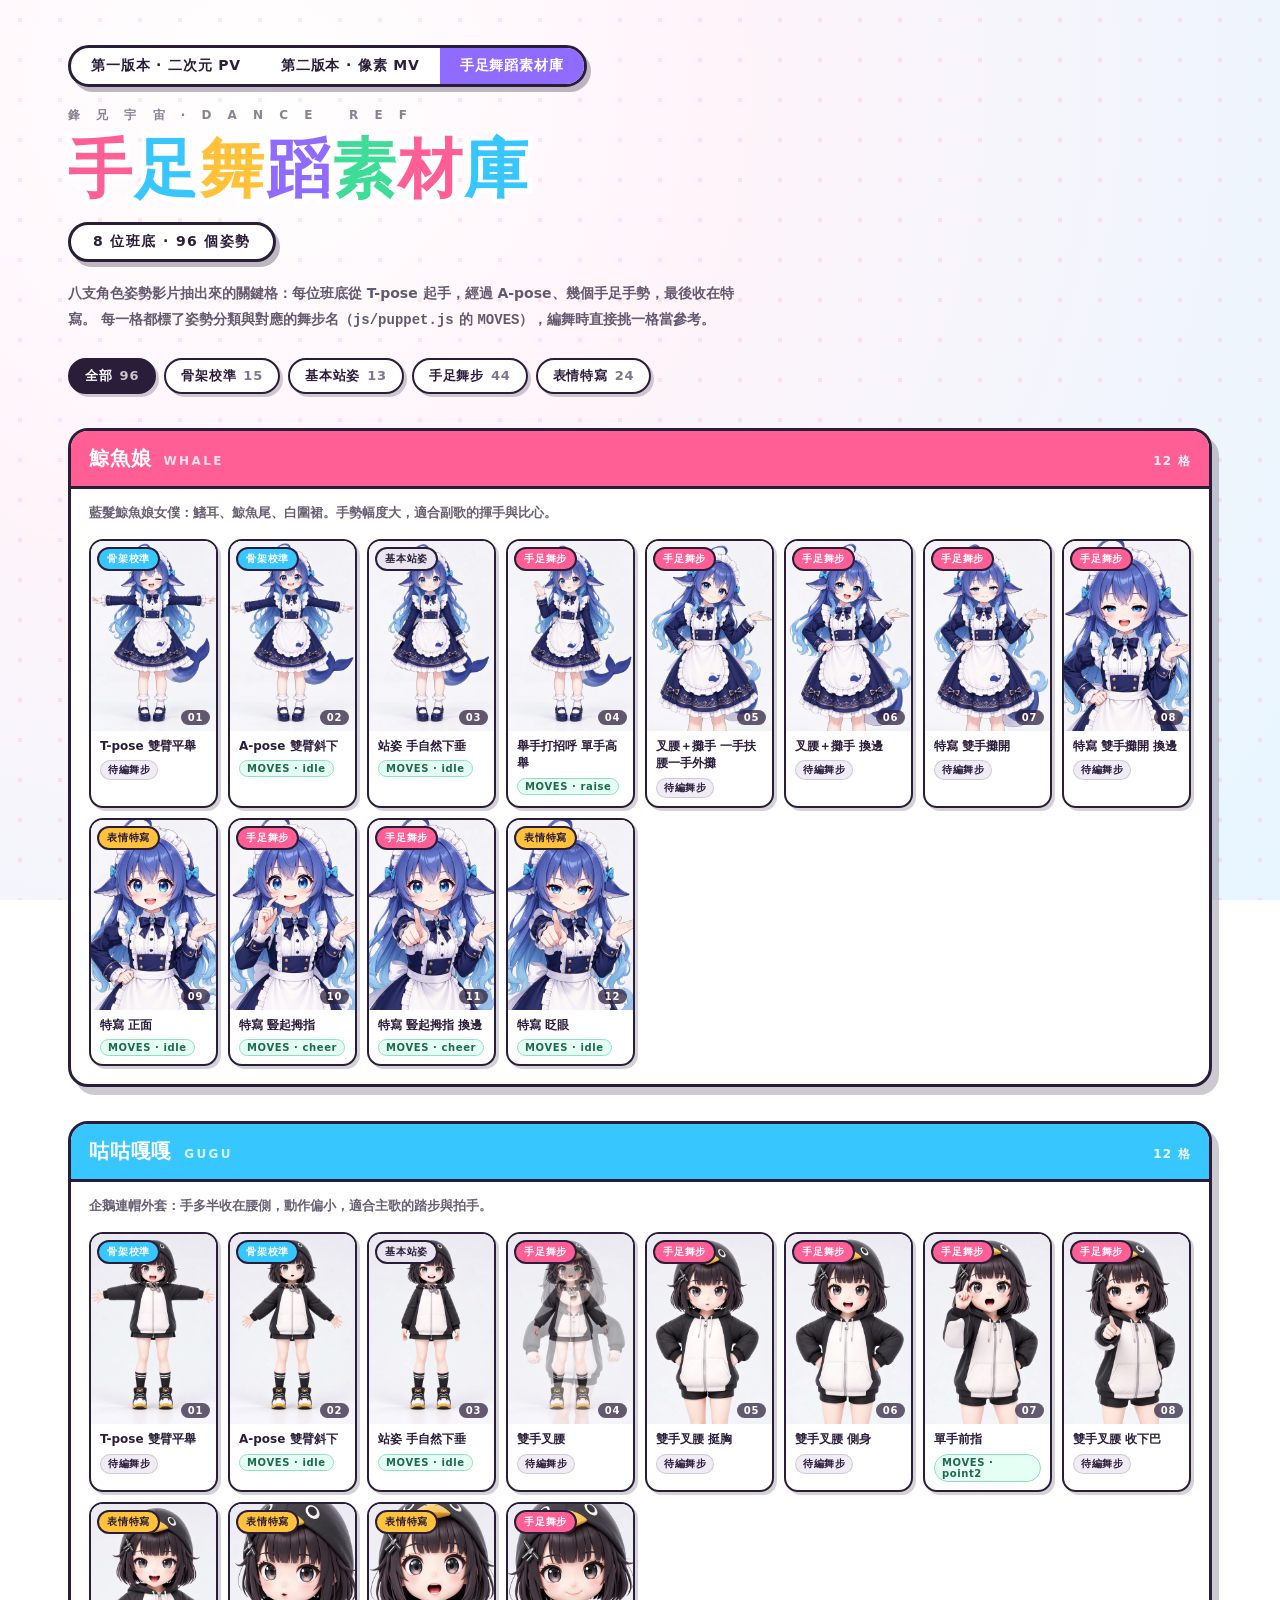
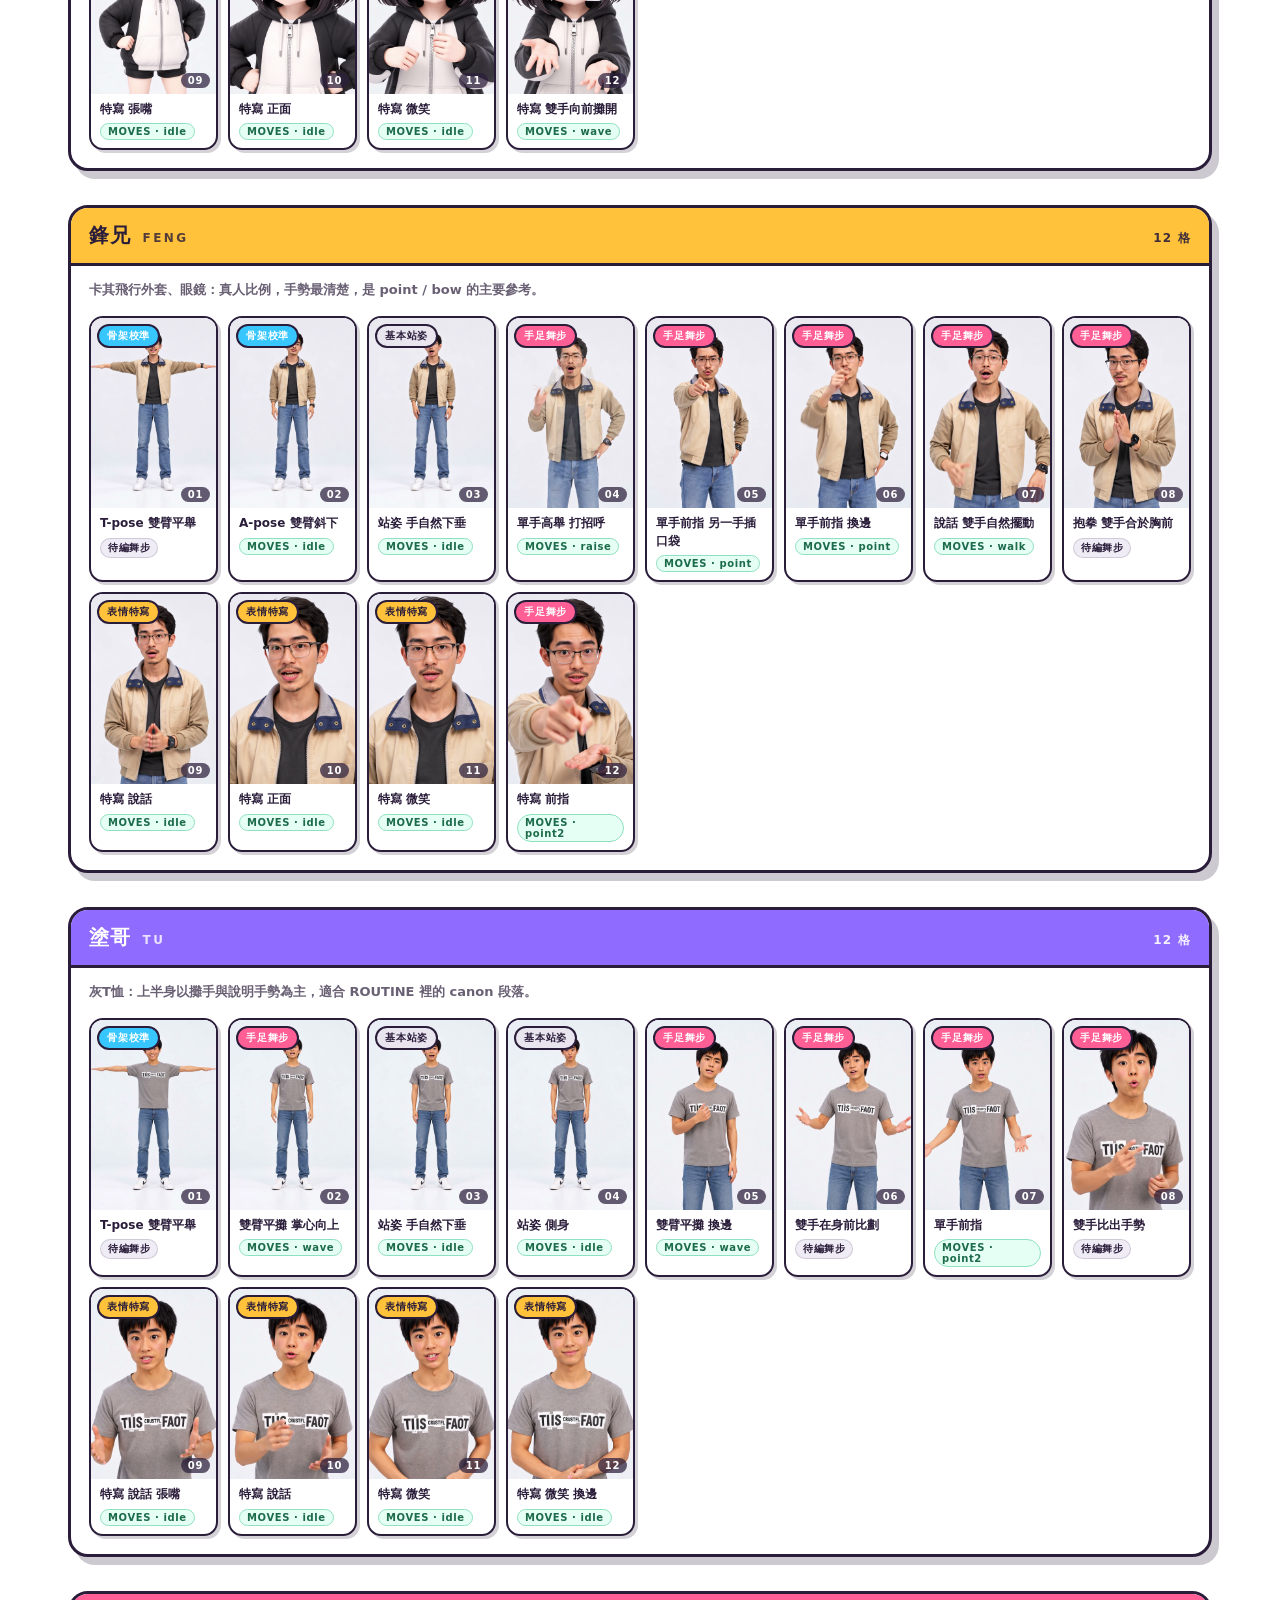
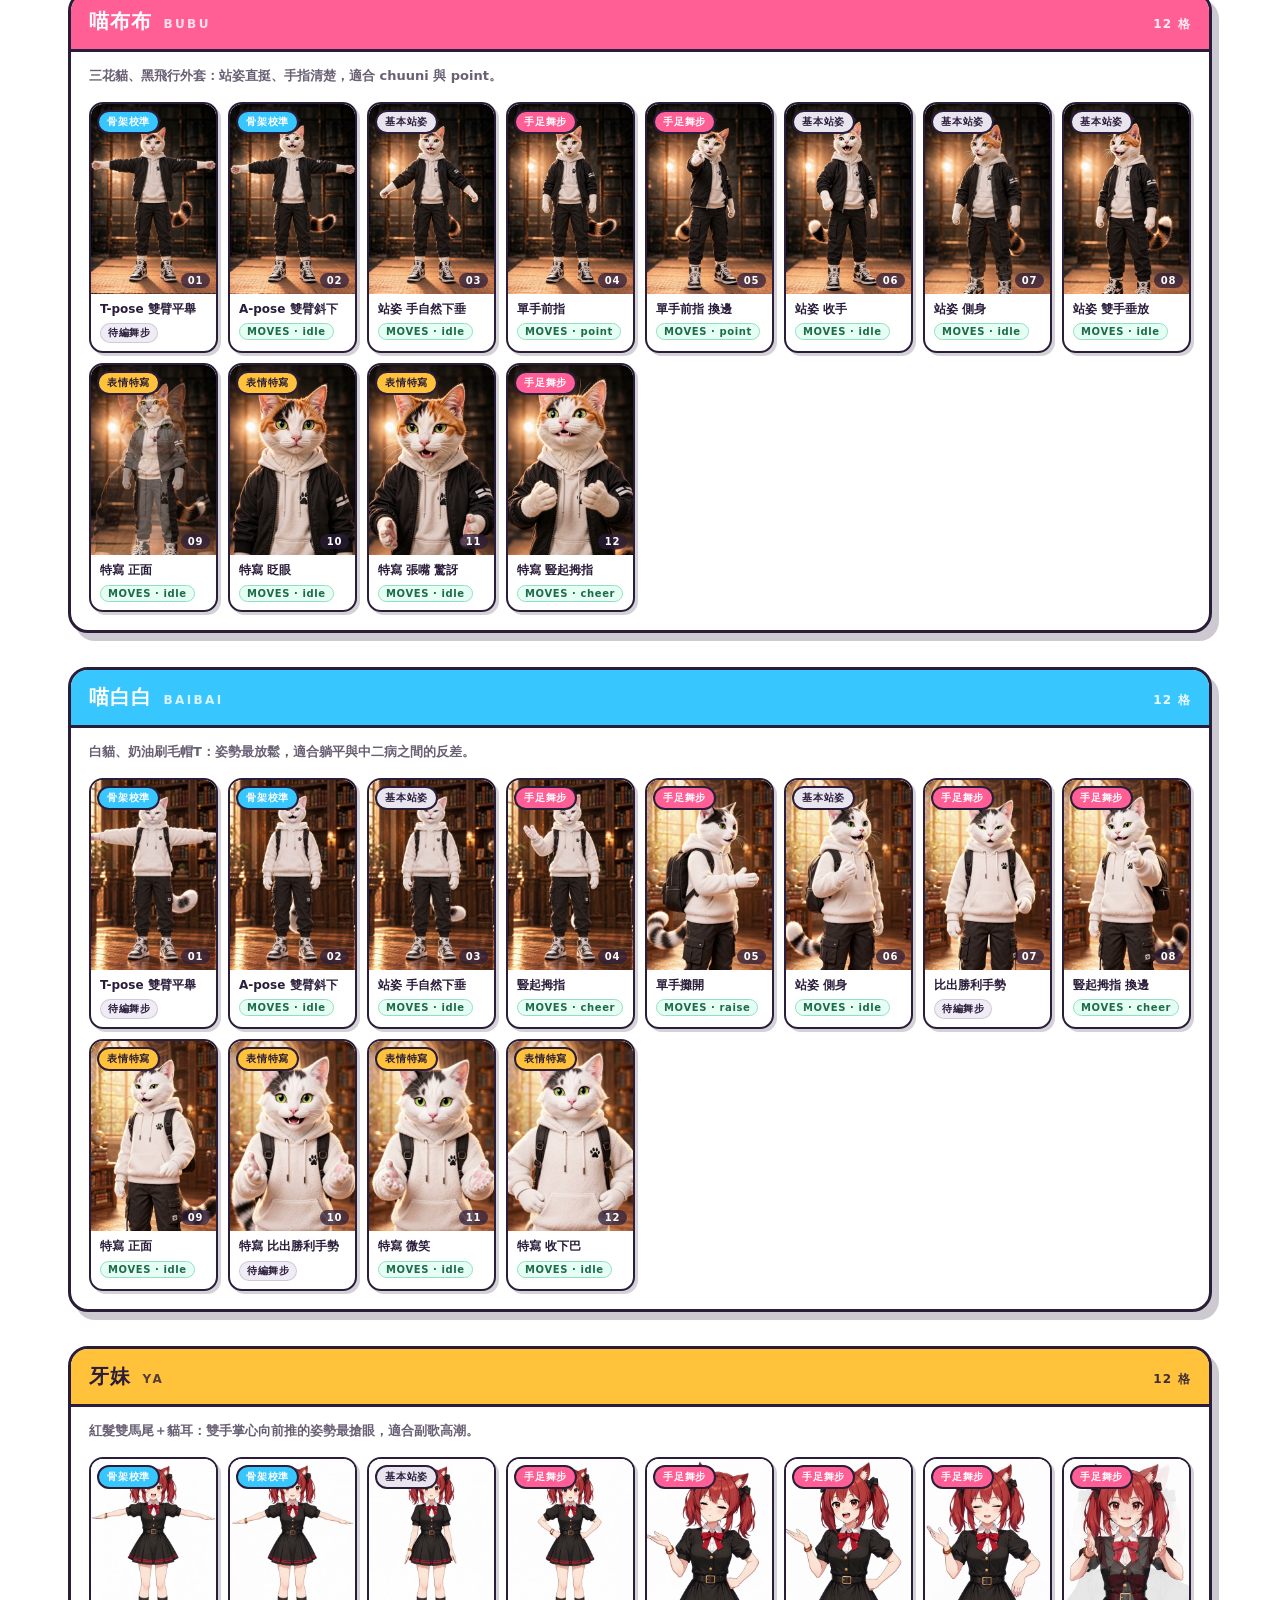
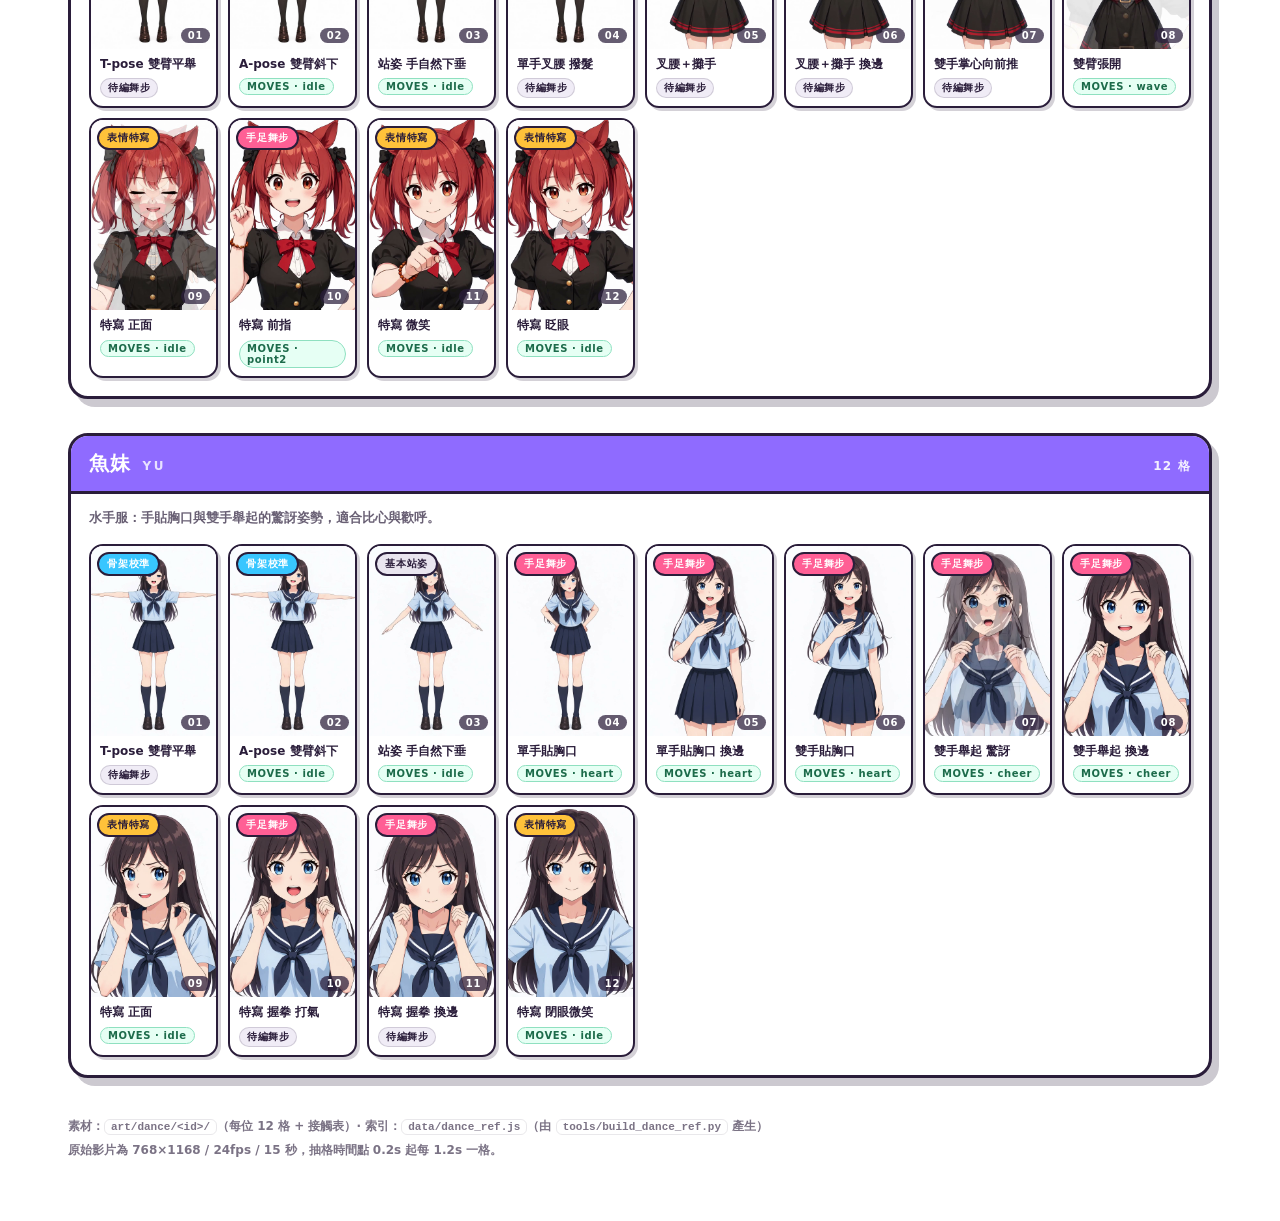
==== dance.html @ fff8dded "手足舞蹈素材庫：八支角色姿勢影片抽格與編舞對照 八支 grok 角色姿勢影片（T-pose → A-pose → 手足手勢 → 特寫）抽成 每位班底 12 格關鍵格，共 96 格，放進 art/dan" ====
<!doctype html>
<html lang="zh-Hant">
<head>
<meta charset="utf-8">
<meta name="viewport" content="width=device-width,initial-scale=1,viewport-fit=cover">
<meta name="theme-color" content="#fff4fa">
<meta name="color-scheme" content="light">
<title>鋒兄宇宙 · 手足舞蹈素材庫</title>
<style>
  :root{
    --ink:#2a1d3a; --paper:#fffafc; --pink:#ff5f95; --blue:#38c6ff; --gold:#ffc23a; --purple:#8f6bff; --green:#3ddc97;
    --line:rgba(42,29,58,.16);
    --ui:"Noto Sans CJK TC","Noto Sans TC","Microsoft JhengHei UI","PingFang TC",system-ui,sans-serif;
    --sat:env(safe-area-inset-top,0px); --sar:env(safe-area-inset-right,0px);
    --sab:env(safe-area-inset-bottom,0px); --sal:env(safe-area-inset-left,0px);
  }
  *{box-sizing:border-box;margin:0;padding:0}
  html{-webkit-text-size-adjust:100%}
  body{min-height:100dvh;color:var(--ink);font-family:var(--ui);-webkit-font-smoothing:antialiased;
    background:radial-gradient(circle at 20% 10%,#ffffff 0,#fff4fa 34%,#e7f6ff 100%);background-attachment:fixed}
  body::before{content:"";position:fixed;inset:0;pointer-events:none;opacity:.5;z-index:0;
    background-image:radial-gradient(rgba(255,95,149,.3) 2px,transparent 2.5px);background-size:40px 40px}
  .in{position:relative;z-index:1;max-width:1180px;margin:0 auto;
    padding:calc(clamp(22px,5vh,52px) + var(--sat)) calc(18px + var(--sar)) calc(60px + var(--sab)) calc(18px + var(--sal))}

  .ver{display:inline-flex;margin-bottom:20px;border:3px solid var(--ink);border-radius:999px;overflow:hidden;
    background:#fff;box-shadow:4px 5px 0 rgba(42,29,58,.3);font-weight:900;font-size:14px;letter-spacing:.06em}
  .ver>*{padding:9px 20px;color:var(--ink);text-decoration:none}
  .ver .on{background:var(--purple);color:#fff}
  .kick{font-size:12px;font-weight:800;letter-spacing:.5em;opacity:.55}
  h1{margin-top:10px;font-size:clamp(32px,6.4vw,64px);font-weight:900;line-height:1.12;letter-spacing:.03em}
  h1 span{display:inline-block;-webkit-text-stroke:9px #fff;paint-order:stroke fill}
  h1 span:nth-child(5n+1){color:var(--pink)} h1 span:nth-child(5n+2){color:var(--blue)}
  h1 span:nth-child(5n+3){color:var(--gold)} h1 span:nth-child(5n+4){color:var(--purple)}
  h1 span:nth-child(5n+5){color:var(--green)}
  .pill{display:inline-block;margin-top:16px;padding:8px 22px;border:3px solid var(--ink);border-radius:999px;
    background:#fff;font-weight:800;font-size:14px;letter-spacing:.1em;box-shadow:4px 5px 0 rgba(42,29,58,.3)}
  .lead{margin-top:18px;font-size:14px;font-weight:600;line-height:1.9;opacity:.72;max-width:70ch}

  .filters{display:flex;flex-wrap:wrap;gap:8px;margin-top:24px}
  .chip{appearance:none;border:2.5px solid var(--ink);background:#fff;color:var(--ink);font-family:var(--ui);
    font-size:13px;font-weight:800;letter-spacing:.06em;border-radius:999px;padding:7px 15px;cursor:pointer;
    box-shadow:3px 3px 0 rgba(42,29,58,.22);transition:transform .12s,background .12s}
  .chip:active{transform:translateY(1px)}
  .chip[aria-pressed="true"]{background:var(--ink);color:#fff}
  .chip .k{margin-left:7px;opacity:.6;font-variant-numeric:tabular-nums}
  .chip[aria-pressed="true"] .k{opacity:.75}

  .cast{margin-top:34px;border:3px solid var(--ink);border-radius:20px;background:#fff;overflow:hidden;
    box-shadow:7px 8px 0 rgba(42,29,58,.24)}
  .cast>header{display:flex;align-items:baseline;gap:12px;flex-wrap:wrap;padding:14px 18px;
    border-bottom:3px solid var(--ink);background:var(--pink);color:#fff}
  .cast:nth-of-type(4n+2)>header{background:var(--blue)}
  .cast:nth-of-type(4n+3)>header{background:var(--gold);color:var(--ink)}
  .cast:nth-of-type(4n)>header{background:var(--purple)}
  .cast>header h2{font-size:20px;font-weight:900;letter-spacing:.04em}
  .cast>header .id{font-size:12px;font-weight:800;letter-spacing:.2em;opacity:.8}
  .cast>header .cnt{margin-left:auto;font-size:12px;font-weight:800;letter-spacing:.1em;opacity:.9}
  .cast .note{padding:12px 18px 0;font-size:13px;font-weight:600;line-height:1.85;opacity:.7}

  .row{display:grid;grid-template-columns:repeat(auto-fill,minmax(128px,1fr));gap:10px;padding:14px 18px 18px}
  .pose{appearance:none;padding:0;border:2.5px solid var(--ink);border-radius:14px;background:#fff;
    color:var(--ink);font-family:var(--ui);cursor:pointer;overflow:hidden;text-align:left;
    box-shadow:3px 3px 0 rgba(42,29,58,.2);transition:transform .13s;display:flex;flex-direction:column}
  .pose:hover{transform:translateY(-3px)}
  .pose:focus-visible{outline:3px solid var(--gold);outline-offset:2px}
  .pose .thumb{position:relative;display:block;aspect-ratio:768/1168;background:#f4f1f6;overflow:hidden}
  .pose .thumb img{width:100%;height:100%;object-fit:cover;object-position:50% 12%;display:block}
  .pose .badge{position:absolute;left:6px;top:6px;font-size:10px;font-weight:900;letter-spacing:.08em;
    padding:3px 8px;border-radius:999px;border:2px solid var(--ink);background:#fff;color:var(--ink)}
  .pose .badge.calib{background:var(--blue);color:#fff}
  .pose .badge.base{background:#e9e5ef}
  .pose .badge.move{background:var(--pink);color:#fff}
  .pose .badge.face{background:var(--gold)}
  .pose .meta{display:block;padding:7px 9px 8px}
  .pose .lb{display:block;font-size:12px;font-weight:800;line-height:1.45}
  .pose .mv{display:inline-block;margin-top:5px;font-size:10px;font-weight:900;letter-spacing:.06em;
    padding:2px 7px;border-radius:999px;background:#f0ecf6;border:1.5px solid var(--line)}
  .pose .mv.on{background:#e6fff4;border-color:#8fe0c0;color:#1c6b4a}
  .pose .n{position:absolute;right:6px;bottom:6px;font-size:10px;font-weight:900;padding:2px 7px;border-radius:999px;
    background:rgba(42,29,58,.72);color:#fff;letter-spacing:.06em}

  .foot{margin-top:36px;font-size:12px;font-weight:600;line-height:2;opacity:.62}
  .foot code{font-family:ui-monospace,Menlo,monospace;background:#fff;border:1.5px solid var(--line);
    border-radius:6px;padding:1px 6px;font-size:11px}

  /* lightbox */
  #lb{position:fixed;inset:0;z-index:60;display:none;background:rgba(26,16,40,.62);backdrop-filter:blur(6px);
    align-items:center;justify-content:center;padding:24px}
  #lb.on{display:flex}
  #lb .box{display:flex;gap:0;max-width:min(880px,100%);max-height:min(88dvh,100%);background:#fff;
    border:3px solid var(--ink);border-radius:20px;overflow:hidden;box-shadow:8px 9px 0 rgba(0,0,0,.35)}
  #lb .fig{background:#f4f1f6;display:flex;align-items:center;justify-content:center;min-width:0}
  #lb .fig img{display:block;max-height:min(88dvh,760px);max-width:100%;width:auto}
  #lb .side{width:260px;flex:0 0 auto;padding:18px;display:flex;flex-direction:column;gap:10px;overflow:auto}
  #lb .side .who{font-size:12px;font-weight:900;letter-spacing:.2em;opacity:.55}
  #lb .side h3{font-size:19px;font-weight:900;line-height:1.35}
  #lb .side .kv{font-size:12px;font-weight:700;line-height:1.9;opacity:.72}
  #lb .side .mv2{font-size:13px;font-weight:800;padding:8px 12px;border-radius:12px;background:#f0ecf6;border:2px solid var(--line)}
  #lb .side .mv2.on{background:#e6fff4;border-color:#8fe0c0;color:#1c6b4a}
  #lb .side .close{margin-top:auto;appearance:none;border:2.5px solid var(--ink);background:#fff;color:var(--ink);
    font-family:var(--ui);font-weight:900;font-size:13px;border-radius:999px;padding:9px 16px;cursor:pointer}
  @media (max-width:720px){
    #lb .box{flex-direction:column;max-height:92dvh}
    #lb .fig img{max-height:56dvh}
    #lb .side{width:auto;flex:0 0 auto}
    .cast>header .cnt{margin-left:0;width:100%}
  }
</style>
</head>
<body>
<div class="in">
  <nav class="ver" aria-label="版本">
    <a href="index.html">第一版本 · 二次元 PV</a>
    <a href="pixel.html">第二版本 · 像素 MV</a>
    <span class="on">手足舞蹈素材庫</span>
  </nav>
  <div class="kick">鋒 兄 宇 宙 · D A N C E &nbsp; R E F</div>
  <h1><span>手</span><span>足</span><span>舞</span><span>蹈</span><span>素</span><span>材</span><span>庫</span></h1>
  <div class="pill" id="count">— 位班底 · — 個姿勢</div>
  <p class="lead">八支角色姿勢影片抽出來的關鍵格：每位班底從 T-pose 起手，經過 A-pose、幾個手足手勢，最後收在特寫。
     每一格都標了姿勢分類與對應的舞步名（<code>js/puppet.js</code> 的 <code>MOVES</code>），編舞時直接挑一格當參考。</p>

  <div class="filters" id="filters"></div>
  <div id="cast"></div>

  <div class="foot">
    素材：<code>art/dance/&lt;id&gt;/</code>（每位 12 格 + 接觸表）· 索引：<code>data/dance_ref.js</code>（由 <code>tools/build_dance_ref.py</code> 產生）<br>
    原始影片為 768×1168 / 24fps / 15 秒，抽格時間點 0.2s 起每 1.2s 一格。
  </div>
</div>

<div id="lb" role="dialog" aria-modal="true" aria-label="姿勢檢視">
  <div class="box">
    <div class="fig"><img id="lbimg" alt=""></div>
    <div class="side">
      <div class="who" id="lbwho"></div>
      <h3 id="lblb"></h3>
      <div class="mv2" id="lbmv"></div>
      <div class="kv" id="lbkv"></div>
      <button class="close" id="lbclose">關閉</button>
    </div>
  </div>
</div>

<script src="data/dance_ref.js?v=1.0.0"></script>
<script>
(function () {
  'use strict';
  var D = window.DANCE_REF;
  if (!D) { document.getElementById('cast').textContent = '找不到 data/dance_ref.js'; return; }

  var KIND = [
    { id: 'calib', name: '骨架校準' },
    { id: 'base',  name: '基本站姿' },
    { id: 'move',  name: '手足舞步' },
    { id: 'face',  name: '表情特寫' }
  ];

  var total = D.totalPoses;
  document.getElementById('count').textContent = D.cast.length + ' 位班底 · ' + total + ' 個姿勢';

  /* filter chips */
  var filter = 'all';
  var fwrap = document.getElementById('filters');
  function countOf(k) { return D.cast.reduce(function (n, c) { return n + c.poses.filter(function (p) { return p.kind === k; }).length; }, 0); }
  var chips = [{ id: 'all', name: '全部', n: total }].concat(KIND.map(function (k) { return { id: k.id, name: k.name, n: countOf(k.id) }; }));
  chips.forEach(function (c) {
    var b = document.createElement('button');
    b.className = 'chip';
    b.type = 'button';
    b.setAttribute('aria-pressed', String(c.id === filter));
    b.innerHTML = c.name + '<span class="k">' + c.n + '</span>';
    b.addEventListener('click', function () {
      filter = c.id;
      [].forEach.call(fwrap.children, function (x) { x.setAttribute('aria-pressed', String(x === b)); });
      apply();
    });
    fwrap.appendChild(b);
  });

  /* cast sections */
  var wrap = document.getElementById('cast');
  var sections = [];
  D.cast.forEach(function (c) {
    var sec = document.createElement('section');
    sec.className = 'cast';

    var hd = document.createElement('header');
    hd.innerHTML = '<h2>' + c.name + '</h2><span class="id">' + c.id.toUpperCase() + '</span>' +
                   '<span class="cnt">' + c.poses.length + ' 格</span>';
    sec.appendChild(hd);

    var note = document.createElement('p');
    note.className = 'note';
    note.textContent = c.note;
    sec.appendChild(note);

    var row = document.createElement('div');
    row.className = 'row';
    c.poses.forEach(function (p) {
      var b = document.createElement('button');
      b.className = 'pose';
      b.type = 'button';
      b.dataset.kind = p.kind;
      b.innerHTML =
        '<span class="thumb"><img loading="lazy" src="' + p.file + '" alt="' + c.name + ' ' + p.label + '">' +
        '<span class="badge ' + p.kind + '">' + p.kindName + '</span>' +
        '<span class="n">' + String(p.n).padStart(2, '0') + '</span></span>' +
        '<span class="meta"><span class="lb">' + p.label + '</span>' +
        '<span class="mv' + (p.move !== '-' ? ' on' : '') + '">' + (p.move !== '-' ? 'MOVES · ' + p.move : '待編舞步') + '</span></span>';
      b.addEventListener('click', function () { open(c, p); });
      row.appendChild(b);
    });
    sec.appendChild(row);
    wrap.appendChild(sec);
    sections.push(sec);
  });

  function apply() {
    sections.forEach(function (sec) {
      var shown = 0;
      [].forEach.call(sec.querySelectorAll('.pose'), function (el) {
        var ok = filter === 'all' || el.dataset.kind === filter;
        el.style.display = ok ? '' : 'none';
        if (ok) shown++;
      });
      sec.style.display = shown ? '' : 'none';
    });
  }

  /* lightbox */
  var lb = document.getElementById('lb');
  var img = document.getElementById('lbimg');
  function open(c, p) {
    img.src = p.file;
    img.alt = c.name + ' ' + p.label;
    document.getElementById('lbwho').textContent = c.name + ' · ' + c.id.toUpperCase();
    document.getElementById('lblb').textContent = String(p.n).padStart(2, '0') + '　' + p.label;
    var mv = document.getElementById('lbmv');
    mv.textContent = p.move !== '-' ? '對應舞步：MOVES.' + p.move : '尚未對應舞步（DANCE.md 列為候選）';
    mv.className = 'mv2' + (p.move !== '-' ? ' on' : '');
    document.getElementById('lbkv').innerHTML =
      '分類：' + p.kindName + '<br>影片時間：' + p.t.toFixed(1) + 's<br>尺寸：' + p.w + '×' + p.h +
      '<br>檔案：' + p.file;
    lb.classList.add('on');
  }
  function close() { lb.classList.remove('on'); img.removeAttribute('src'); }
  document.getElementById('lbclose').addEventListener('click', close);
  lb.addEventListener('click', function (e) { if (e.target === lb) close(); });
  document.addEventListener('keydown', function (e) { if (e.key === 'Escape') close(); });
})();
</script>
</body>
</html>
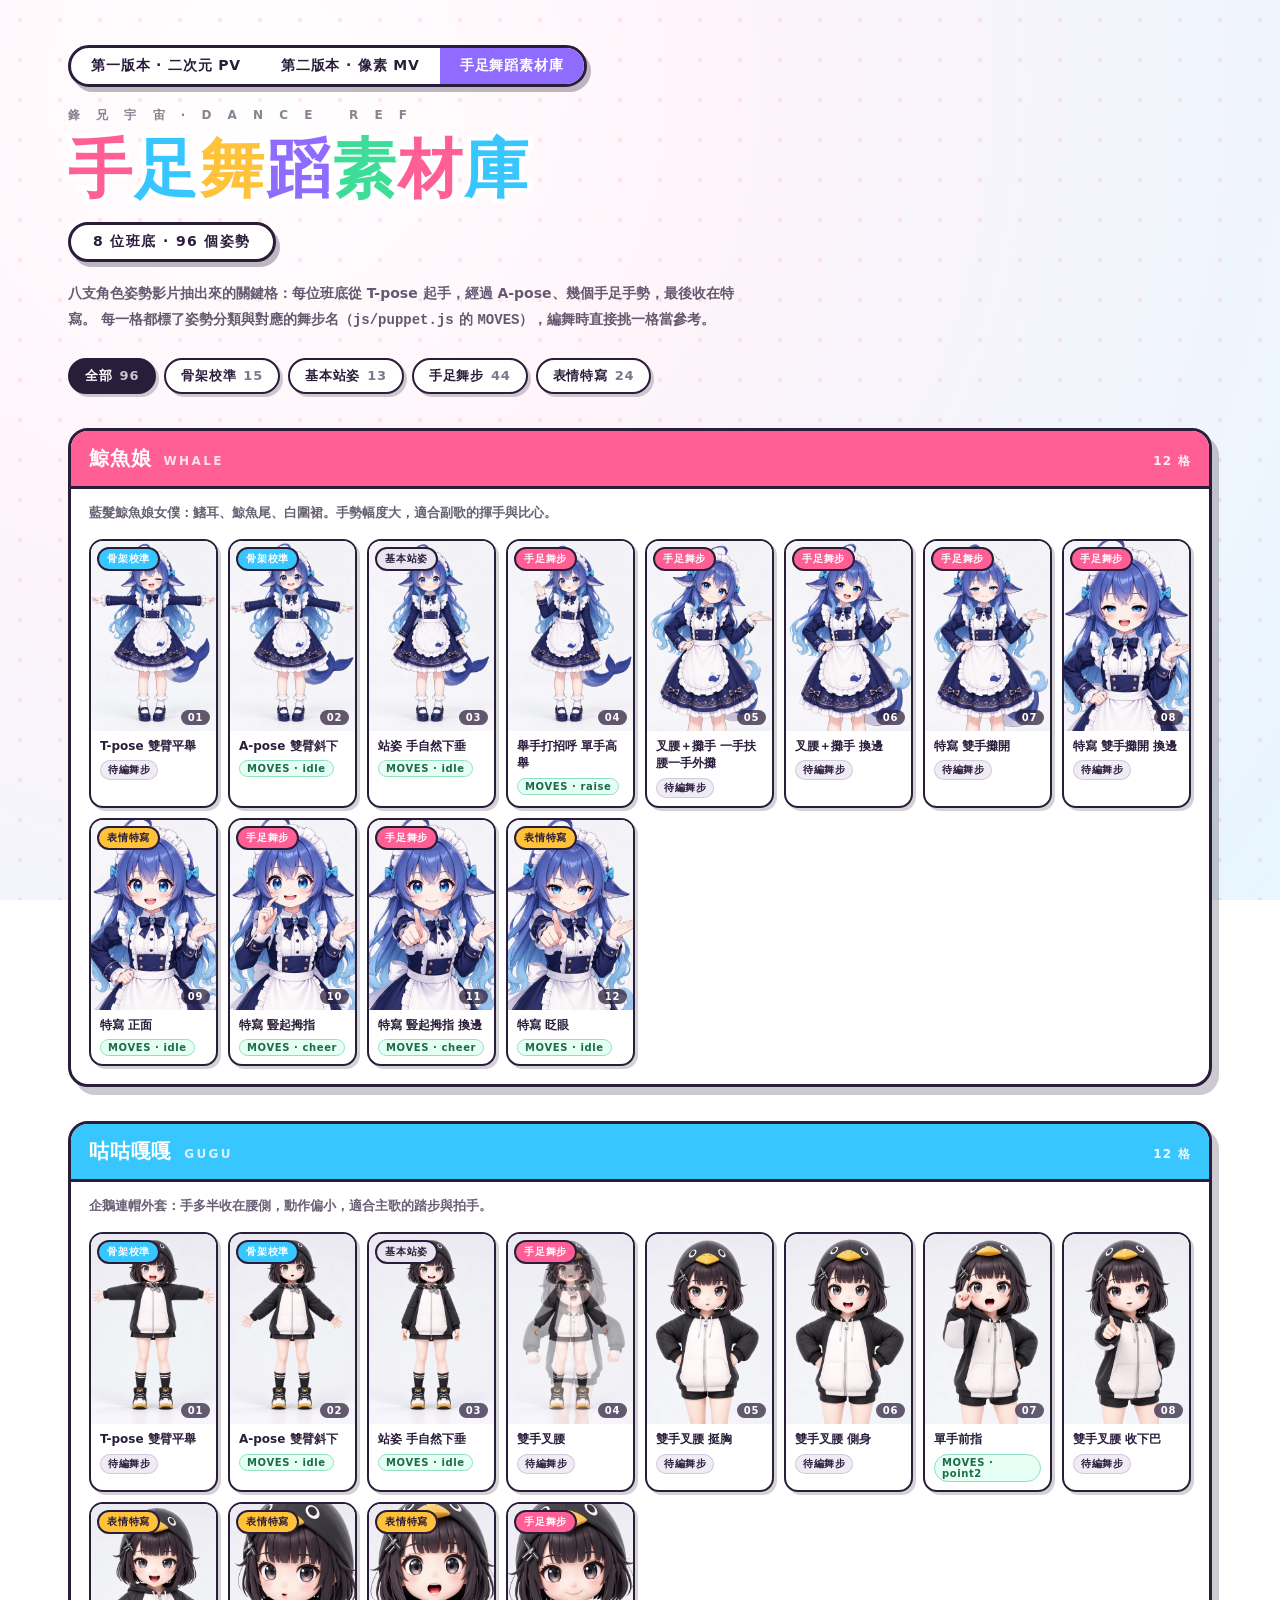
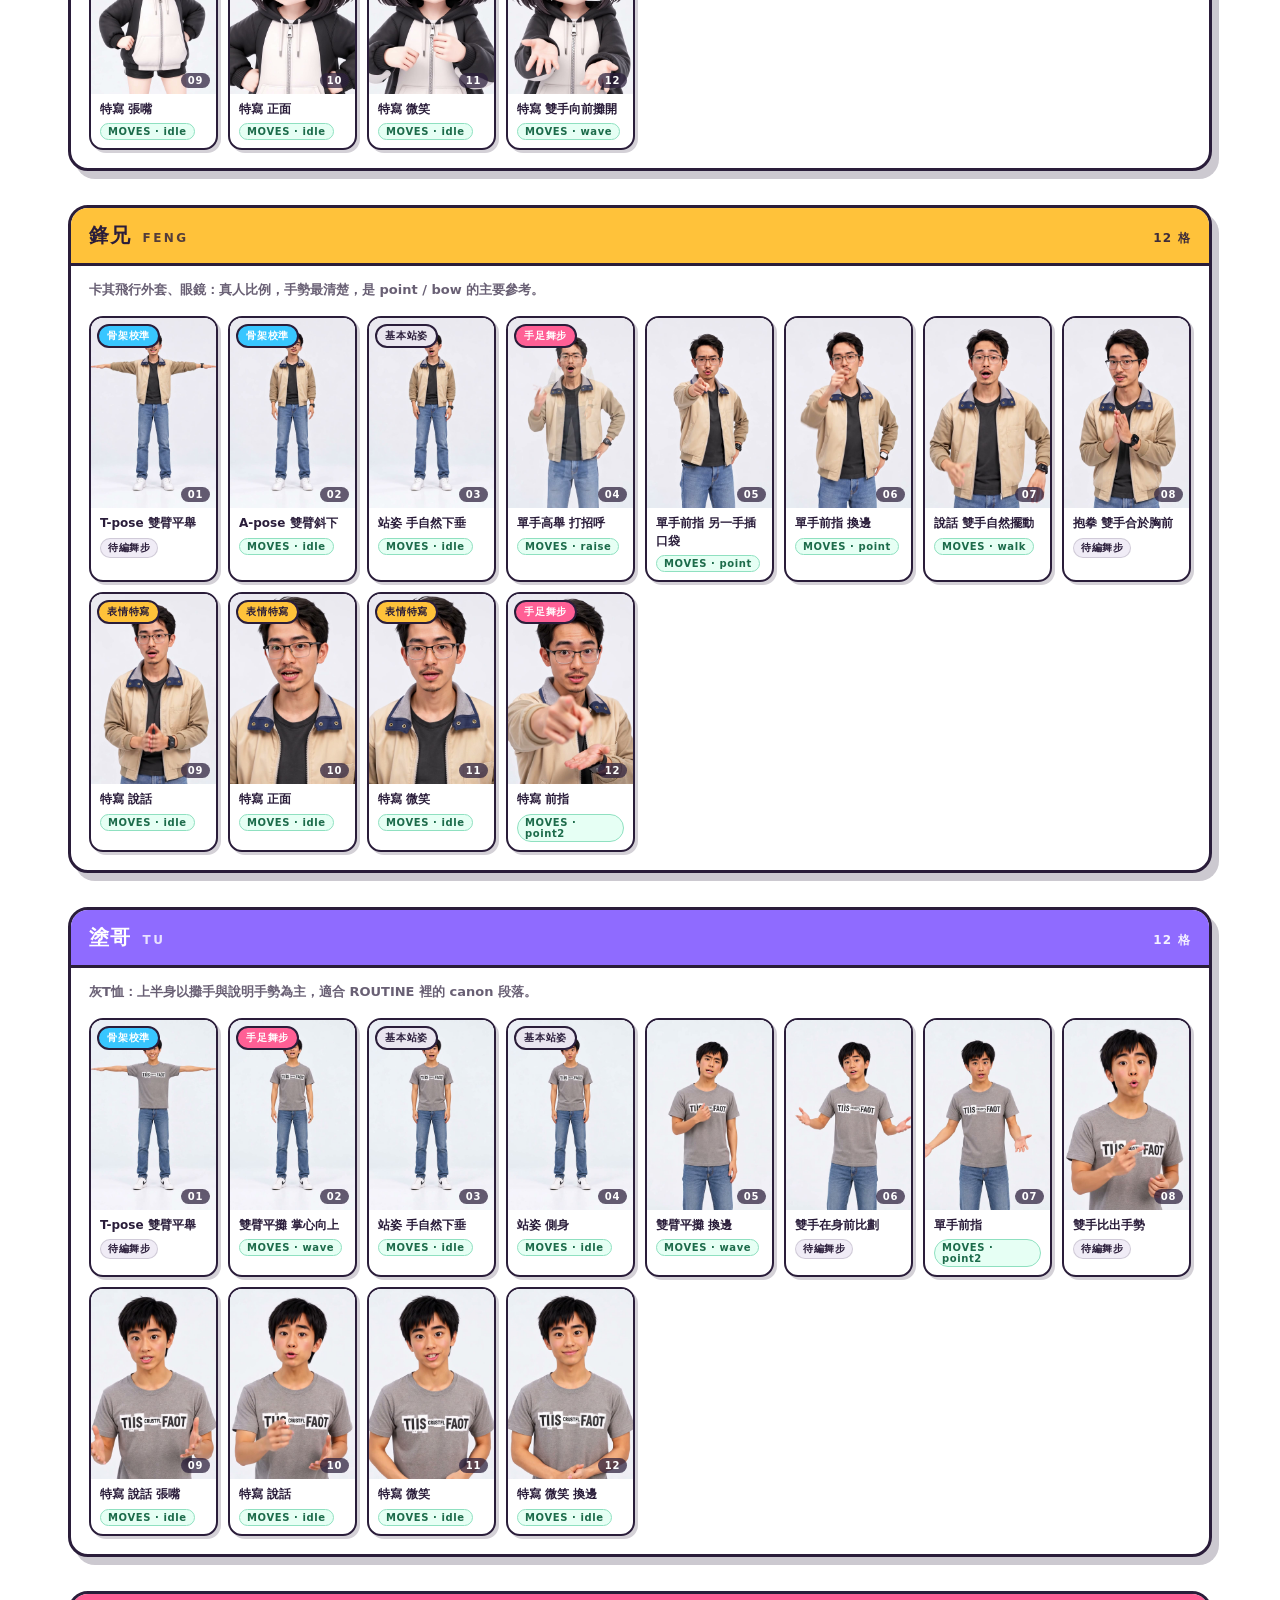
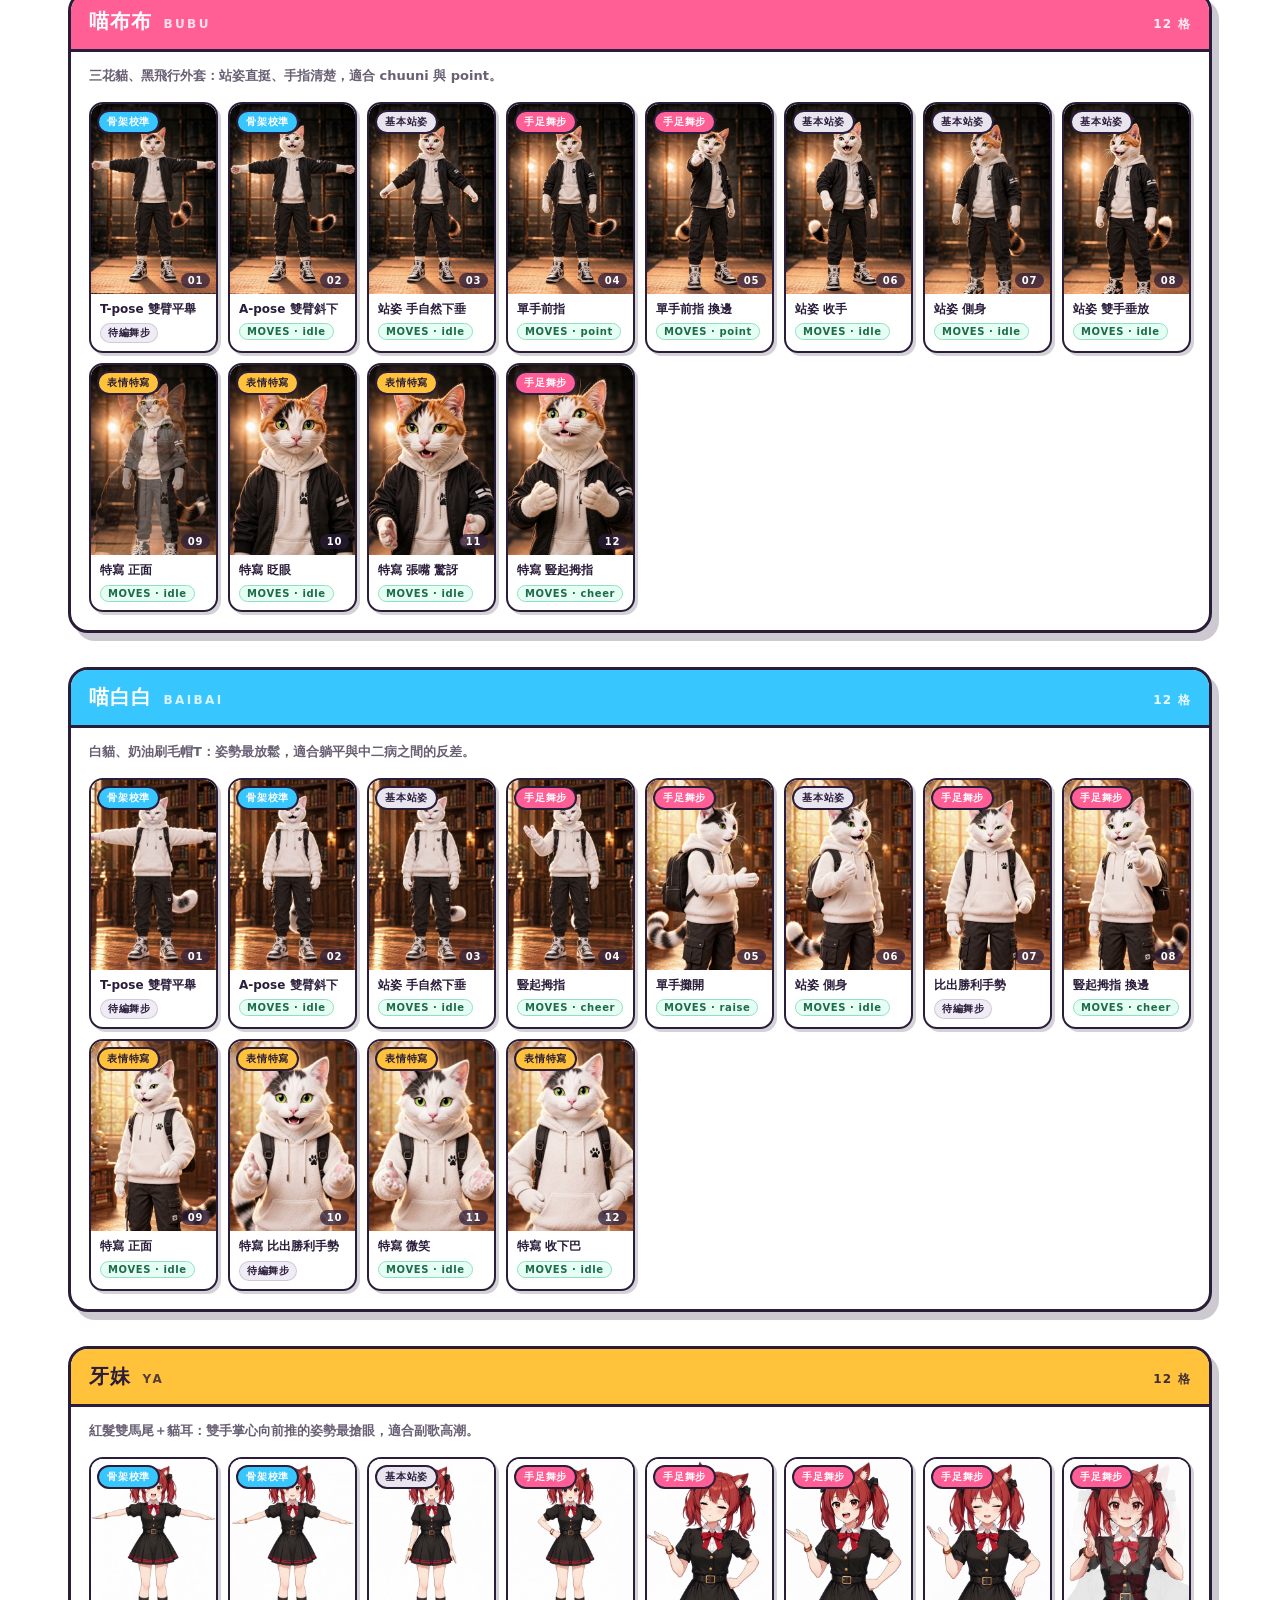
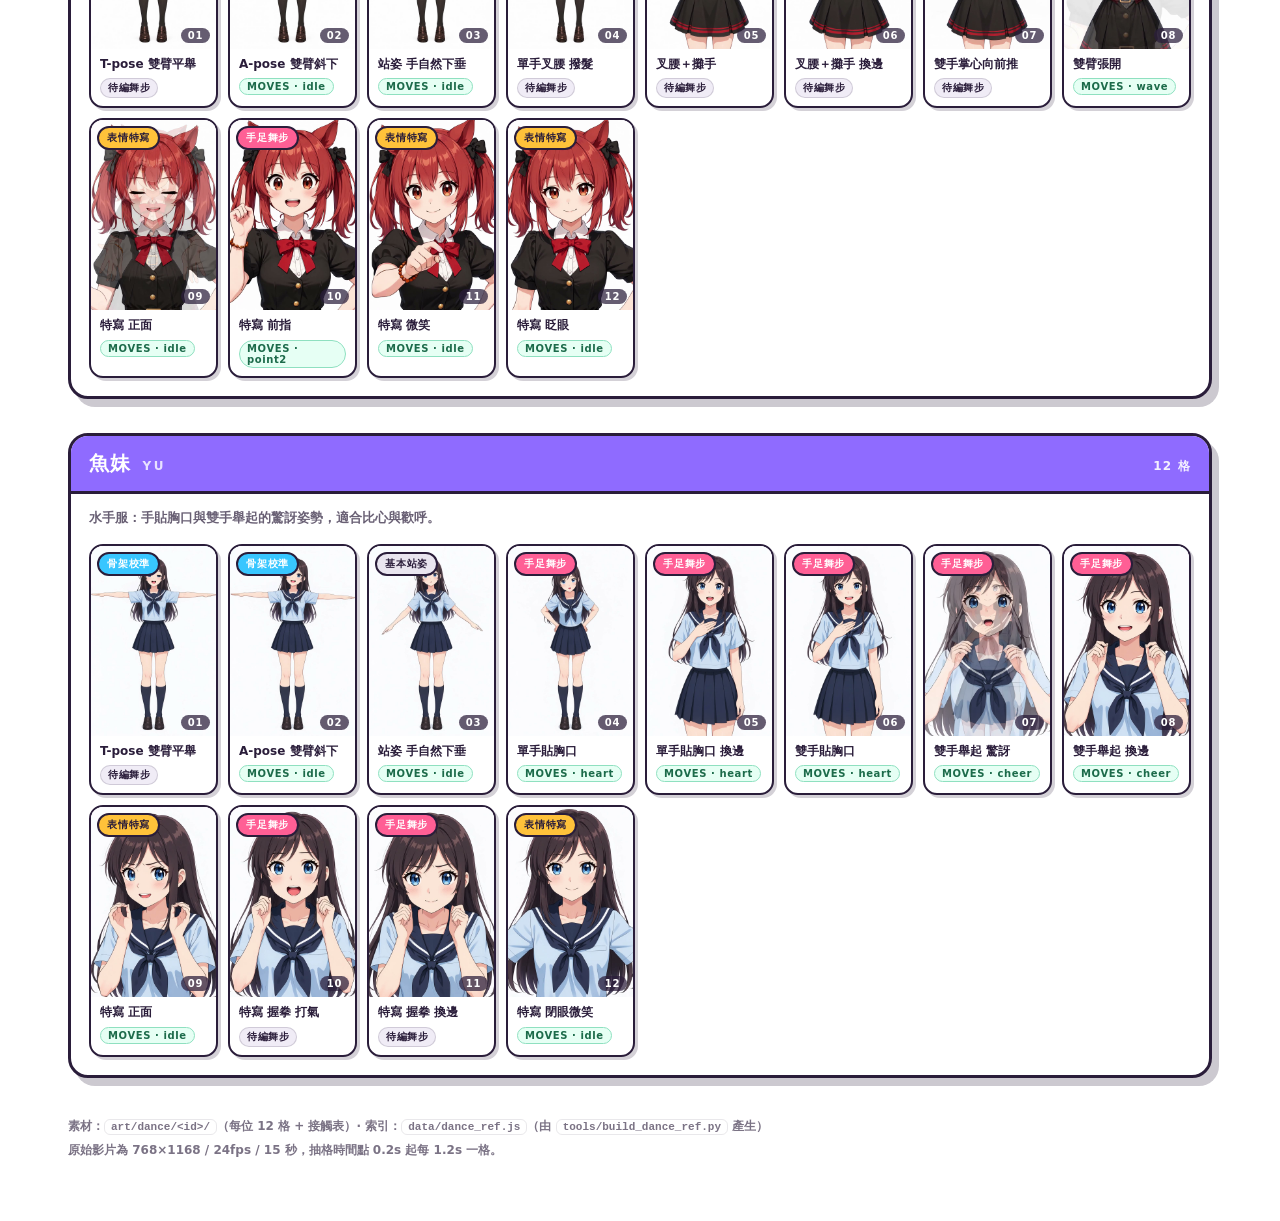
==== commit 49f1ec4d: "重製鋒兄宇宙首頁並加入角色旋轉圖鑑" ====
--- a/dance.html
+++ b/dance.html
@@ -111,7 +111,7 @@
 <body>
 <div class="in">
   <nav class="ver" aria-label="版本">
-    <a href="index.html">第一版本 · 二次元 PV</a>
+    <a href="index.html?view=archive">第一版本 · 二次元 PV</a>
     <a href="pixel.html">第二版本 · 像素 MV</a>
     <span class="on">手足舞蹈素材庫</span>
   </nav>
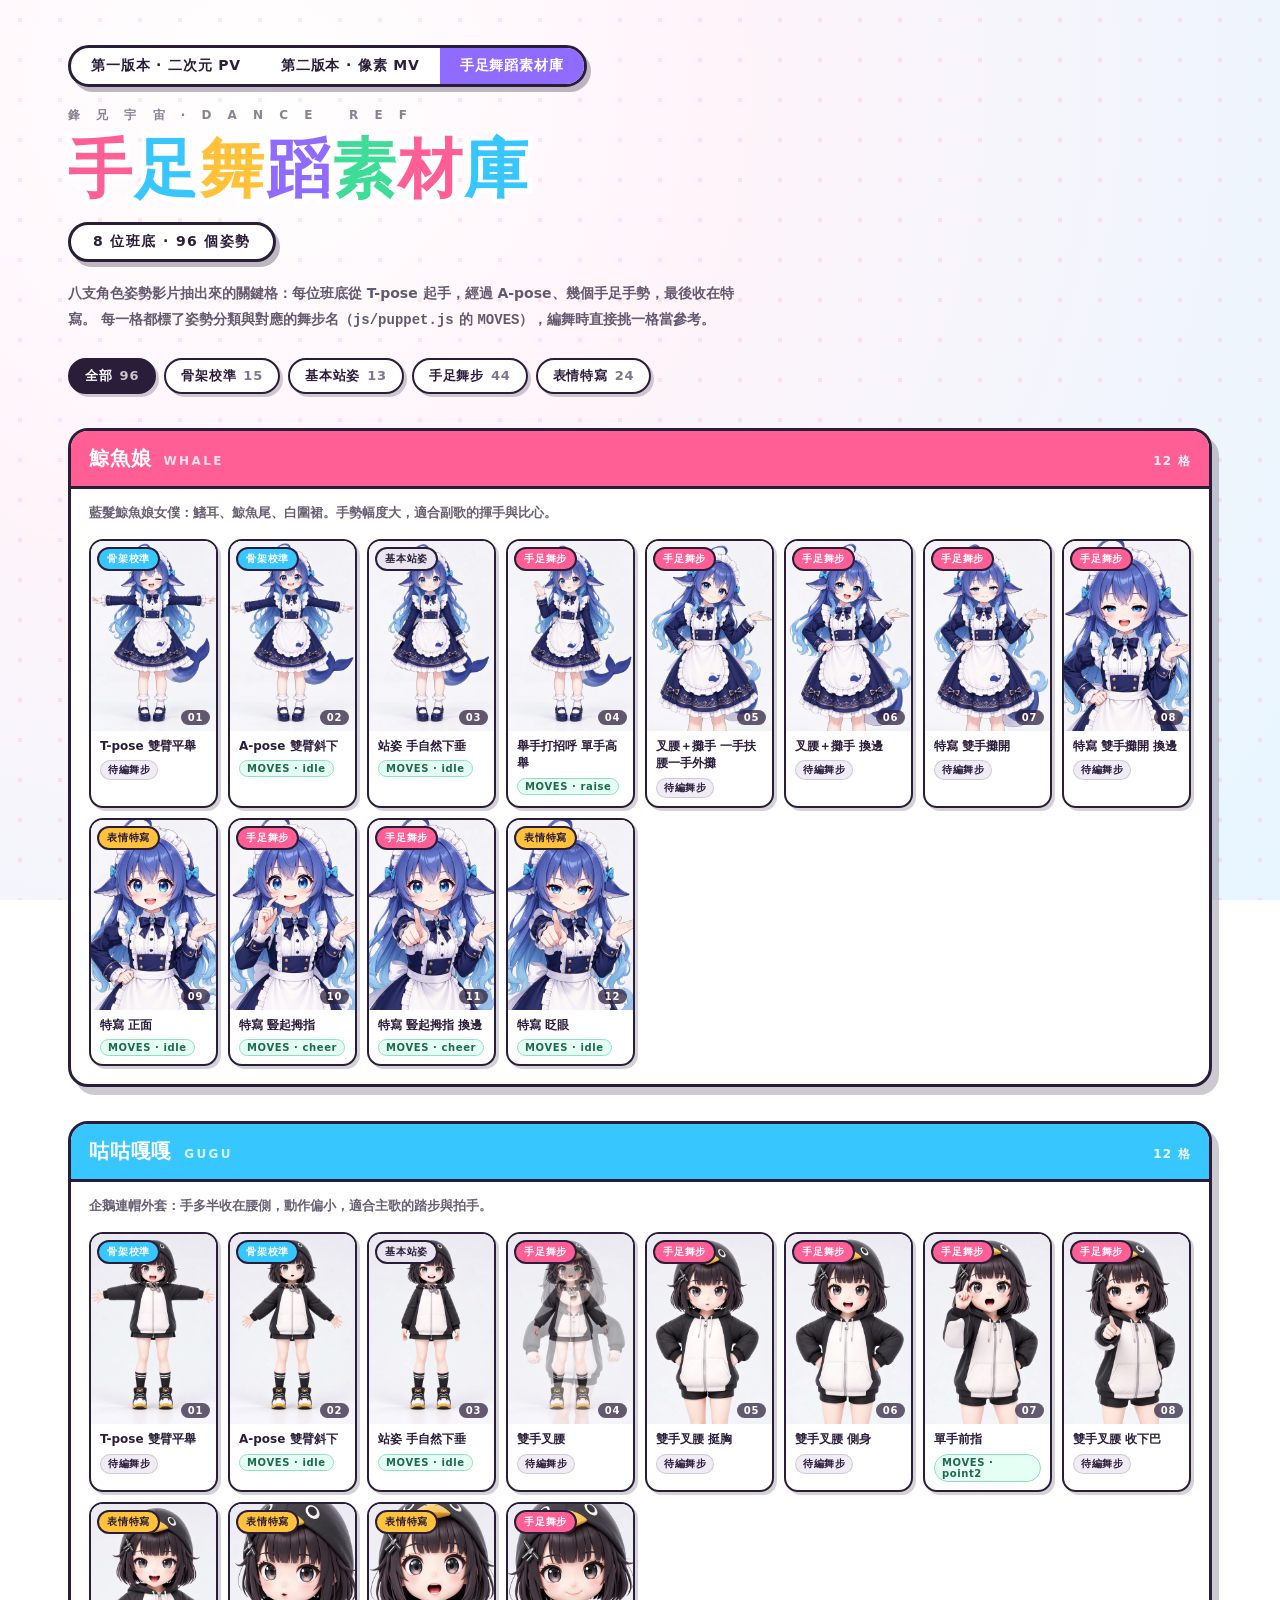
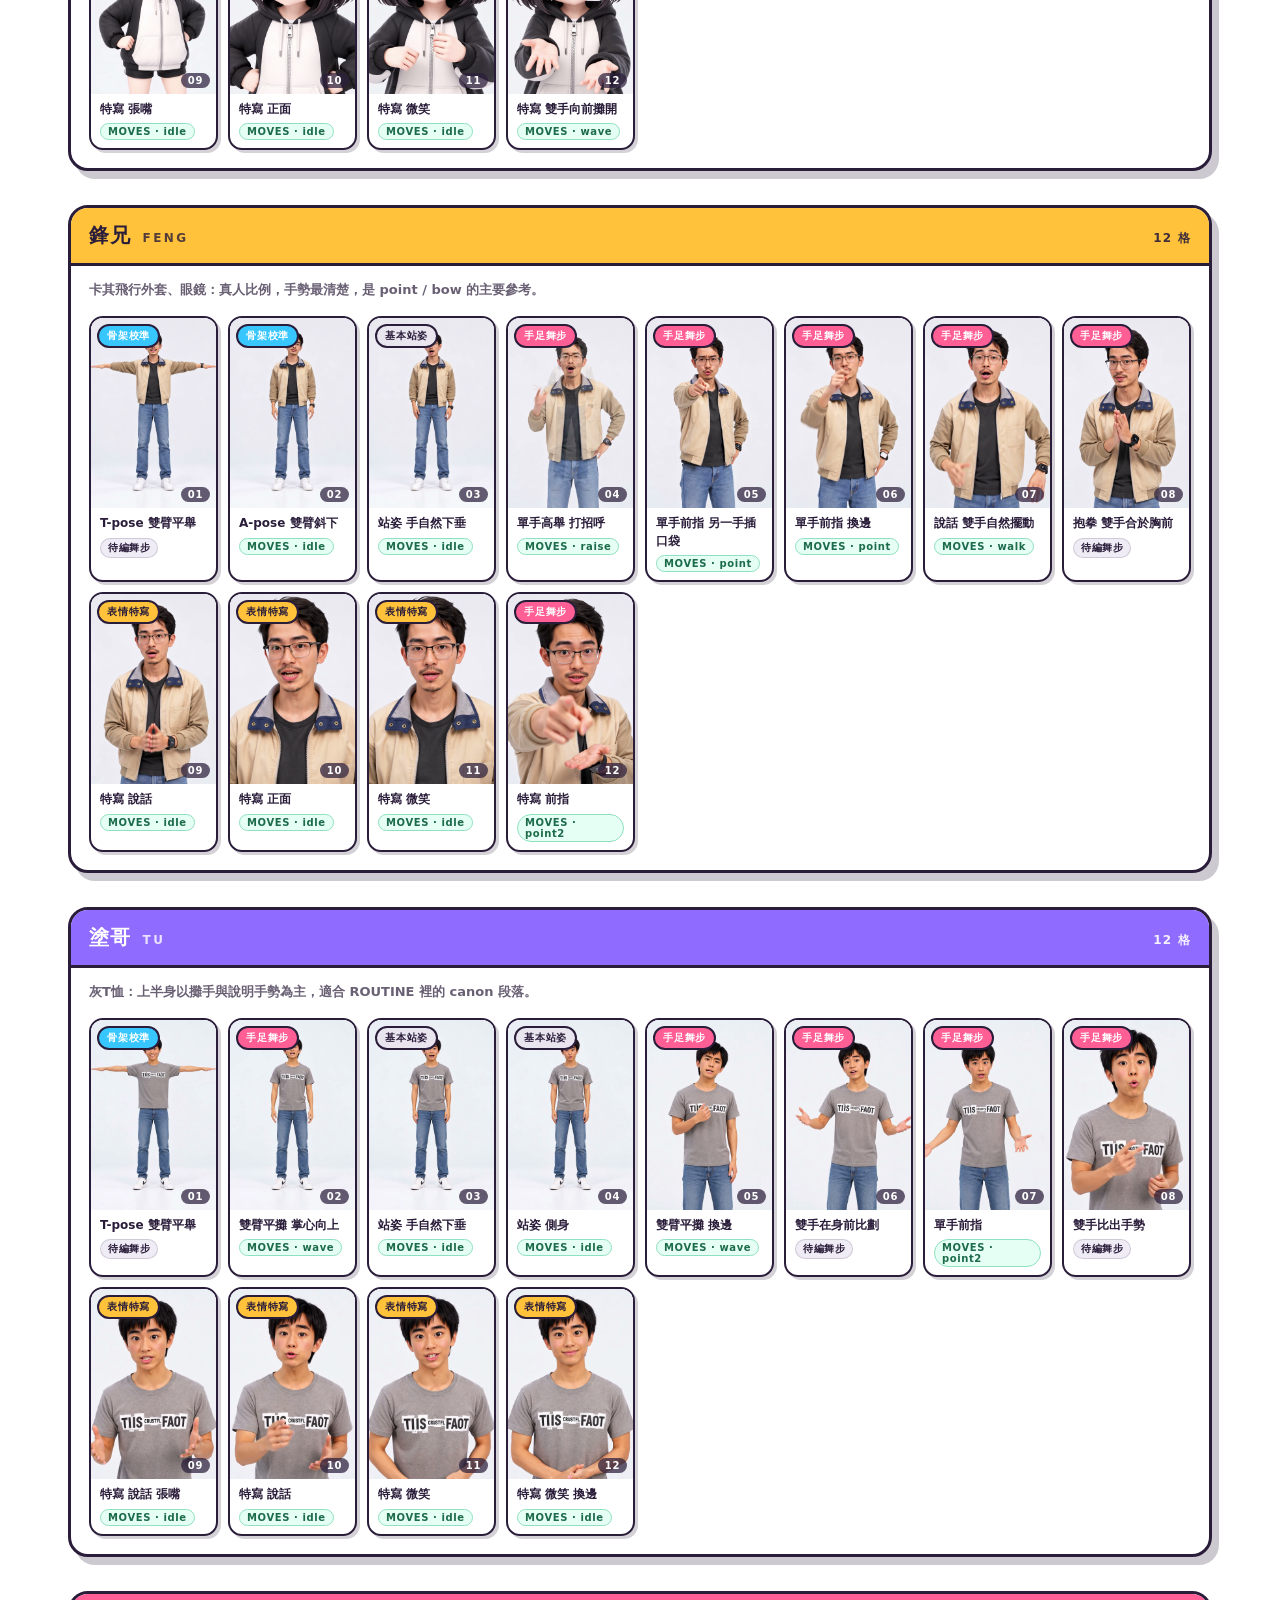
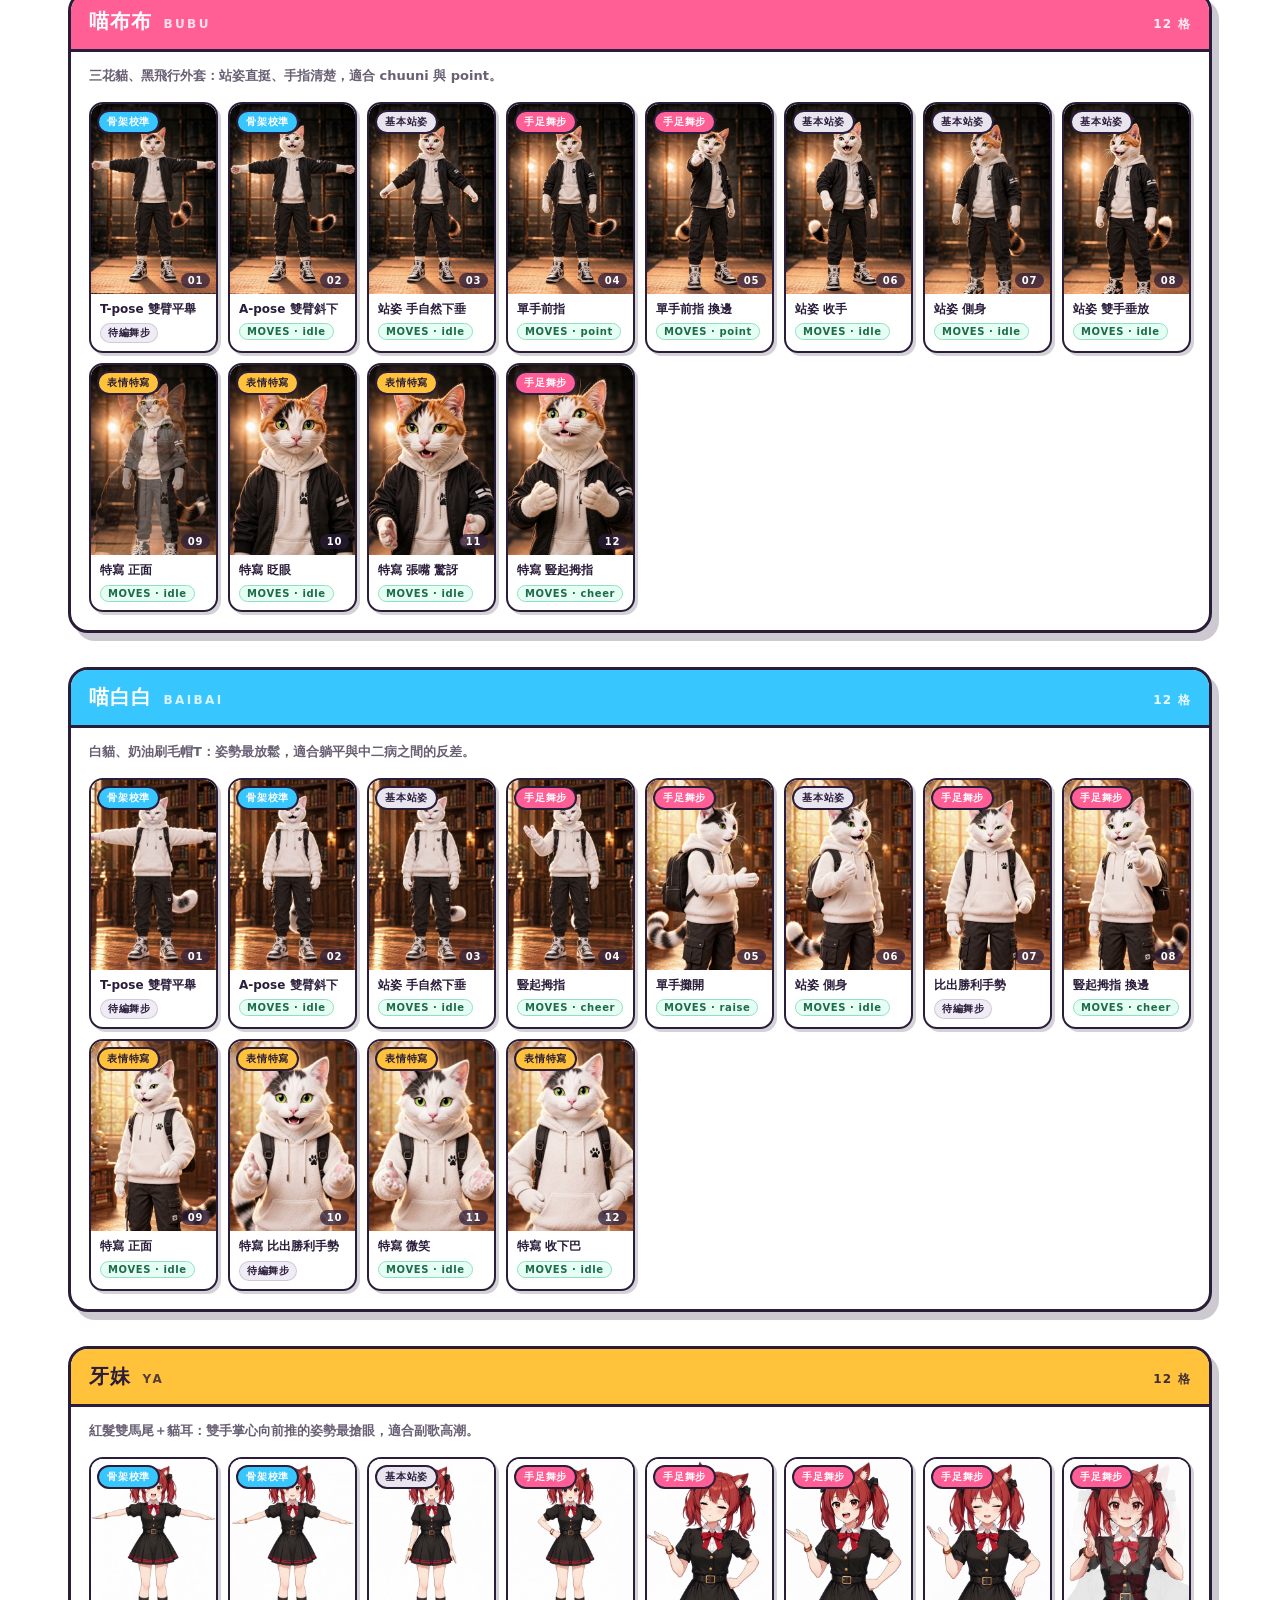
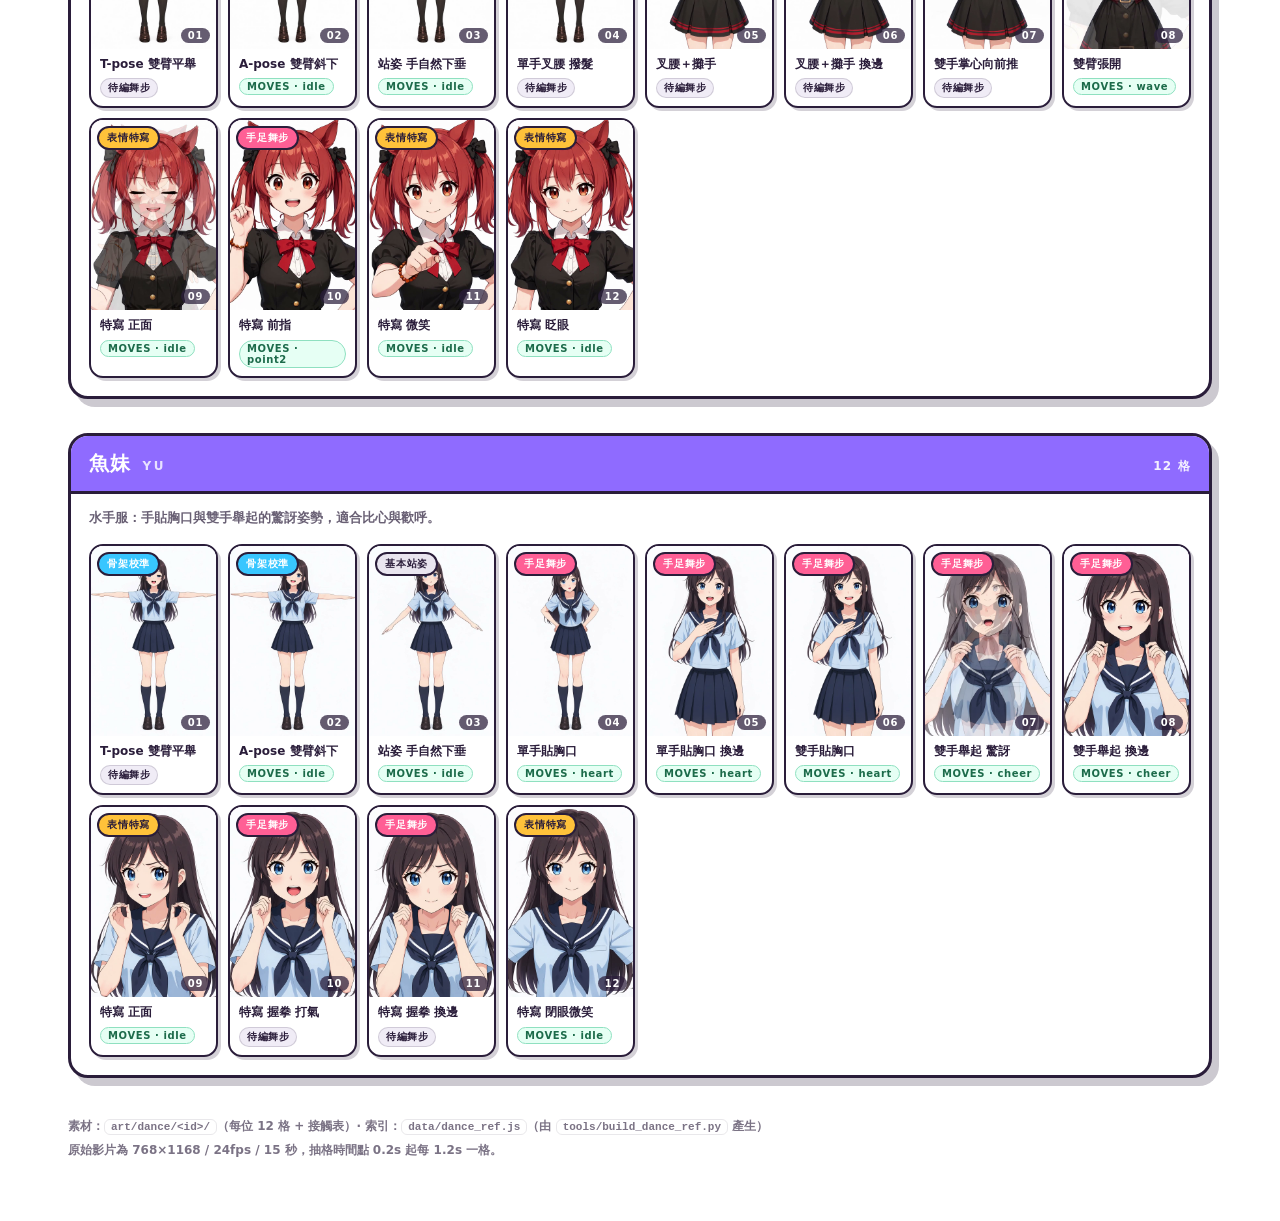
==== commit 19f0b97a: "依歌詞重繪像素 MV 並更新 PV 播放控制" ====
--- a/dance.html
+++ b/dance.html
@@ -111,7 +111,7 @@
 <body>
 <div class="in">
   <nav class="ver" aria-label="版本">
-    <a href="index.html?view=archive">第一版本 · 二次元 PV</a>
+    <a href="index.html?song=s102#library">第一版本 · 二次元 PV</a>
     <a href="pixel.html">第二版本 · 像素 MV</a>
     <span class="on">手足舞蹈素材庫</span>
   </nav>
